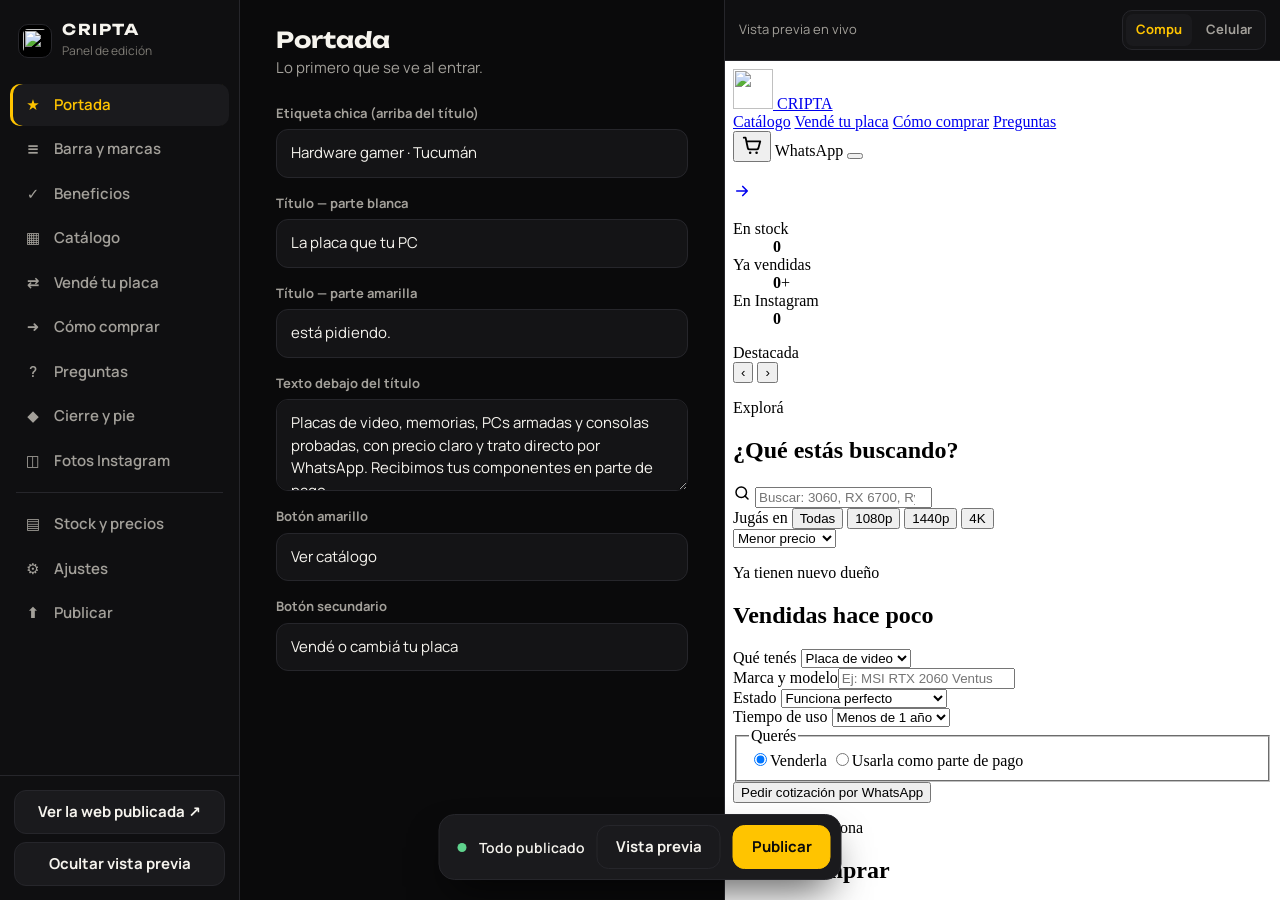
==== admin.html @ cb6e193d "Add files via upload" ====
<!doctype html>
<html lang="es">
<head>
<meta charset="utf-8">
<meta name="viewport" content="width=device-width, initial-scale=1">
<meta name="robots" content="noindex,nofollow">
<title>Panel CRIPTA</title>
<link rel="icon" href="img/logo.svg" type="image/svg+xml">
<link rel="preconnect" href="https://fonts.googleapis.com">
<link rel="preconnect" href="https://fonts.gstatic.com" crossorigin>
<link href="https://fonts.googleapis.com/css2?family=Unbounded:wght@700&family=Manrope:wght@400;500;600;700&family=JetBrains+Mono:wght@500&display=swap" rel="stylesheet">
<style>
:root{--bg:#0a0a0b;--side:#0f0f11;--card:#141416;--card2:#1a1a1d;--line:#26262b;--text:#f6f4ee;--muted:#a3a09a;--muted2:#7d7a74;--y:#ffc400;--y2:#ffd84d;--ink:#0a0a0b;--ok:#5fd38d;--bad:#ff6b6b;color-scheme:dark}
*{box-sizing:border-box}
[hidden]{display:none!important}
body{margin:0;background:var(--bg);color:var(--text);font:15px/1.5 Manrope,system-ui,sans-serif;-webkit-font-smoothing:antialiased}
button,input,textarea,select{font:inherit;color:inherit}
:focus-visible{outline:3px solid var(--y);outline-offset:2px}
.app{display:grid;grid-template-columns:240px minmax(380px,1fr) 1.15fr;height:100dvh}
.app.no-preview{grid-template-columns:240px 1fr}
.app.no-preview .preview{display:none}

/* menú lateral */
.side{background:var(--side);border-right:1px solid var(--line);display:flex;flex-direction:column;overflow:auto}
.side-brand{display:flex;align-items:center;gap:10px;padding:20px 18px 16px}
.side-brand img{width:34px;height:34px;padding:4px;border-radius:10px;background:#000;border:1px solid var(--line)}
.side-brand b{font:700 15px Unbounded,sans-serif;letter-spacing:.1em;display:block}
.side-brand small{color:var(--muted2);font-size:12px}
.menu{display:flex;flex-direction:column;gap:2px;padding:6px 10px}
.menu button{display:flex;align-items:center;gap:10px;text-align:left;padding:10px 12px;border-radius:10px;border:0;background:none;cursor:pointer;color:var(--muted);font-weight:600}
.menu button:hover{background:var(--card);color:var(--text)}
.menu button[aria-current="true"]{background:var(--card2);color:var(--y);box-shadow:inset 3px 0 0 var(--y)}
.menu .ic{width:22px;text-align:center}
.menu-sep{height:1px;background:var(--line);margin:8px 6px}
.side-foot{margin-top:auto;padding:14px;display:flex;flex-direction:column;gap:8px;border-top:1px solid var(--line)}

/* editor */
.editor{overflow:auto;padding:26px clamp(18px,3vw,36px) 120px;position:relative}
.editor h1{font:700 22px Unbounded,sans-serif;margin:0 0 4px}
.editor .sub{color:var(--muted);margin:0 0 24px}
.field{display:flex;flex-direction:column;gap:6px;margin-bottom:16px}
.field label{font-size:13px;font-weight:700;color:var(--muted)}
.field small{color:var(--muted2);font-size:12px}
input[type=text],input[type=number],input[type=url],input[type=password],textarea,select{width:100%;padding:12px 14px;border-radius:12px;background:var(--card);border:1px solid var(--line);outline:0;transition:border-color .2s}
textarea{min-height:92px;resize:vertical}
input:focus,textarea:focus,select:focus{border-color:var(--y)}
.box{background:var(--card);border:1px solid var(--line);border-radius:16px;padding:16px;margin-bottom:12px}
.box-head{display:flex;justify-content:space-between;align-items:center;gap:10px;margin-bottom:12px}
.box-head b{font-size:13px;color:var(--y);font-family:'JetBrains Mono',monospace}
.box .field:last-child{margin-bottom:0}
.box input,.box textarea{background:var(--bg)}
.row{display:flex;gap:8px;align-items:center;margin-bottom:8px}
.row input{flex:1}
.icon-btn{flex:none;width:38px;height:38px;border-radius:10px;border:1px solid var(--line);background:var(--card2);cursor:pointer;color:var(--muted);display:grid;place-items:center}
.icon-btn:hover{color:var(--text);border-color:var(--muted2)}
.icon-btn.del:hover{color:var(--bad);border-color:var(--bad)}
.btn{display:inline-flex;align-items:center;justify-content:center;gap:8px;min-height:44px;padding:0 18px;border-radius:12px;border:1px solid var(--line);background:var(--card2);cursor:pointer;font-weight:700;text-decoration:none;color:var(--text);transition:transform .2s,background .2s,border-color .2s}
.btn:hover{transform:translateY(-1px);border-color:var(--muted2)}
.btn-y{background:var(--y);color:var(--ink);border-color:var(--y)}
.btn-y:hover{background:var(--y2);border-color:var(--y2)}
.btn-add{width:100%;border-style:dashed;color:var(--y);background:none}
.btn:disabled{opacity:.5;cursor:not-allowed;transform:none}
.note{padding:14px 16px;border-radius:12px;background:rgba(255,196,0,.08);border:1px solid rgba(255,196,0,.3);color:var(--text);margin-bottom:18px;font-size:14px}
.note b{color:var(--y)}
.note.ok{background:rgba(95,211,141,.08);border-color:rgba(95,211,141,.35)}
.note.bad{background:rgba(255,107,107,.08);border-color:rgba(255,107,107,.4)}
ol.how{padding-left:20px;margin:0 0 18px;color:var(--muted)}
ol.how li{margin-bottom:8px}
ol.how b{color:var(--text)}
ol.how a{color:var(--y)}

/* fotos */
.photos{display:grid;grid-template-columns:repeat(auto-fill,minmax(130px,1fr));gap:10px;margin-bottom:12px}
.photo{position:relative;aspect-ratio:3/4;border-radius:12px;overflow:hidden;background:var(--card);border:1px solid var(--line)}
.photo img{width:100%;height:100%;object-fit:cover}
.photo .tools{position:absolute;inset:auto 6px 6px;display:flex;gap:6px;justify-content:flex-end}
.photo .tools button{width:32px;height:32px;border-radius:9px;border:0;background:rgba(10,10,11,.85);cursor:pointer;color:var(--text)}
.photo .tools button:hover{color:var(--y)}
.photo .new{position:absolute;top:6px;left:6px;padding:3px 8px;border-radius:6px;background:var(--y);color:var(--ink);font-size:11px;font-weight:800}
.drop{display:flex;flex-direction:column;align-items:center;justify-content:center;gap:4px;padding:22px;border-radius:14px;border:1.5px dashed var(--line);color:var(--muted);cursor:pointer;text-align:center}
.drop:hover,.drop.over{border-color:var(--y);color:var(--y)}

/* stock */
table{width:100%;border-collapse:collapse;font-size:13px}
th,td{text-align:left;padding:9px 8px;border-bottom:1px solid var(--line);vertical-align:middle}
th{color:var(--muted2);font-weight:700;font-size:12px;position:sticky;top:0;background:var(--bg)}
td img{width:46px;height:36px;object-fit:contain;background:#f3f1ec;border-radius:6px;padding:2px}
.tag{display:inline-block;padding:2px 8px;border-radius:6px;font-size:11px;font-weight:800;font-family:'JetBrains Mono',monospace}
.tag.disponible{background:rgba(95,211,141,.15);color:var(--ok)}
.tag.vendida{background:#26262b;color:var(--muted2)}
.tag.a-pedido{background:rgba(255,196,0,.15);color:var(--y)}

/* vista previa */
.preview{border-left:1px solid var(--line);display:flex;flex-direction:column;background:#000}
.preview-bar{display:flex;align-items:center;justify-content:space-between;gap:10px;padding:10px 14px;border-bottom:1px solid var(--line);background:var(--side)}
.preview-bar span{font-size:13px;color:var(--muted)}
.preview-bar .seg{display:flex;gap:4px;background:var(--card);border:1px solid var(--line);border-radius:10px;padding:3px}
.preview-bar .seg button{border:0;background:none;padding:6px 10px;border-radius:7px;cursor:pointer;font-size:13px;font-weight:700;color:var(--muted)}
.preview-bar .seg button[aria-pressed="true"]{background:var(--card2);color:var(--y)}
.frame-wrap{flex:1;display:flex;justify-content:center;overflow:hidden;background:#050505}
iframe{border:0;width:100%;height:100%;background:var(--bg);transition:width .35s}
.frame-wrap.mobile iframe{width:390px;border-inline:1px solid var(--line)}

/* barra de estado */
.status{position:fixed;left:50%;bottom:20px;transform:translateX(-50%);z-index:20;display:flex;align-items:center;gap:12px;padding:10px 10px 10px 18px;border-radius:16px;background:var(--card2);border:1px solid var(--line);box-shadow:0 20px 40px -12px rgba(0,0,0,.7)}
.status .dot{width:9px;height:9px;border-radius:50%;background:var(--ok)}
.status.dirty .dot{background:var(--y);box-shadow:0 0 0 4px rgba(255,196,0,.2)}
.status span{font-size:14px;font-weight:600;white-space:nowrap}
.toast{position:fixed;top:18px;left:50%;transform:translate(-50%,-150%);opacity:0;z-index:30;padding:12px 18px;border-radius:12px;background:var(--text);color:var(--ink);font-weight:700;transition:transform .35s cubic-bezier(.2,.8,.2,1),opacity .3s}
.toast.show{transform:translate(-50%,0);opacity:1}

.mobile-top{display:none}
@media (max-width:1100px){
  .app,.app.no-preview{grid-template-columns:220px 1fr}
  .preview{display:none}
}
@media (max-width:720px){
  .app,.app.no-preview{grid-template-columns:1fr;height:auto}
  .side{position:sticky;top:0;z-index:10;border-right:0;border-bottom:1px solid var(--line)}
  .side-brand{padding:12px 14px 8px}
  .menu{flex-direction:row;overflow-x:auto;padding:4px 10px 10px}
  .menu button{flex:none;white-space:nowrap}
  .menu-sep,.side-foot{display:none}
  .editor{padding-bottom:140px}
  .status{left:12px;right:12px;transform:none;justify-content:space-between}
}
</style>
</head>
<body>
<div class="app" id="app">
  <aside class="side">
    <div class="side-brand"><img src="img/logo.svg" alt=""><div><b>CRIPTA</b><small>Panel de edición</small></div></div>
    <nav class="menu" id="menu" aria-label="Secciones"></nav>
    <div class="side-foot">
      <a class="btn" href="index.html" target="_blank" rel="noopener">Ver la web publicada ↗</a>
      <button class="btn" id="toggle-preview" type="button">Ocultar vista previa</button>
    </div>
  </aside>

  <main class="editor" id="editor"></main>

  <section class="preview" aria-label="Vista previa">
    <div class="preview-bar">
      <span>Vista previa en vivo</span>
      <div class="seg" role="group" aria-label="Tamaño">
        <button type="button" data-size="desk" aria-pressed="true">Compu</button>
        <button type="button" data-size="mobile" aria-pressed="false">Celular</button>
      </div>
    </div>
    <div class="frame-wrap" id="frame-wrap"><iframe id="frame" title="Vista previa de la web"></iframe></div>
  </section>
</div>

<div class="status" id="status">
  <span class="dot"></span><span id="status-txt">Todo publicado</span>
  <button class="btn" id="btn-preview" type="button">Vista previa</button>
  <button class="btn btn-y" id="btn-publish" type="button">Publicar</button>
</div>
<div class="toast" id="toast" role="status"></div>
<input type="file" id="file" accept="image/*" multiple hidden>

<script>
(function(){
'use strict';
var $ = function(s, el){ return (el || document).querySelector(s); };
var $$ = function(s, el){ return Array.prototype.slice.call((el || document).querySelectorAll(s)); };
function esc(s){ return String(s == null ? '' : s).replace(/&/g,'&amp;').replace(/</g,'&lt;').replace(/>/g,'&gt;').replace(/"/g,'&quot;'); }
function get(o, p){ return p.split('.').reduce(function(a,k){ return a == null ? a : a[k]; }, o); }
function set(o, p, v){ var ks = p.split('.'), last = ks.pop(); ks.forEach(function(k){ if (o[k] == null) o[k] = {}; o = o[k]; }); o[last] = v; }

var BORRADOR = 'cripta-borrador', PENDIENTES = 'cripta-fotos-nuevas', GH = 'cripta-github';
var C = null, original = '', fotosNuevas = {};
function store(k, v){ try { if (v == null) localStorage.removeItem(k); else localStorage.setItem(k, JSON.stringify(v)); } catch(e) { toast('No se pudo guardar el borrador en este navegador'); } }
function load(k){ try { return JSON.parse(localStorage.getItem(k)); } catch(e) { return null; } }

/* ---------- secciones del menú ---------- */
var SECCIONES = [
  { id:'portada', ic:'★', nombre:'Portada', sub:'Lo primero que se ve al entrar.', campos:[
    ['hero.etiqueta','Etiqueta chica (arriba del título)'],
    ['hero.titulo','Título — parte blanca'],
    ['hero.tituloResaltado','Título — parte amarilla'],
    ['hero.bajada','Texto debajo del título','area'],
    ['hero.botonPrincipal','Botón amarillo'],
    ['hero.botonSecundario','Botón secundario'] ] },
  { id:'barra', ic:'≡', nombre:'Barra y marcas', sub:'Los mensajes de la barra amarilla de arriba y las marcas que pasan en la cinta.', listas:[
    ['barraSuperior','Mensajes de la barra amarilla','Agregar mensaje'],
    ['marcas','Marcas de la cinta','Agregar marca'] ] },
  { id:'beneficios', ic:'✓', nombre:'Beneficios', sub:'Las 4 tarjetas debajo de la portada.', objetos:['beneficios','Beneficio',[['icono','Ícono (un emoji o símbolo)'],['titulo','Título'],['texto','Texto']],{icono:'★',titulo:'',texto:''}] },
  { id:'catalogo', ic:'▦', nombre:'Catálogo', sub:'Títulos de la sección de productos. Los productos se cargan desde la planilla (ver "Stock").', campos:[
    ['catalogo.etiqueta','Etiqueta chica'],['catalogo.titulo','Título'],['catalogo.bajada','Texto','area'] ] },
  { id:'vender', ic:'⇄', nombre:'Vendé tu placa', sub:'El bloque para que te vendan o cambien componentes.', campos:[
    ['vender.etiqueta','Etiqueta chica'],['vender.titulo','Título'],['vender.bajada','Texto','area'] ],
    listas:[['vender.lista','Puntos con tilde','Agregar punto']] },
  { id:'pasos', ic:'➜', nombre:'Cómo comprar', sub:'Los pasos numerados.', objetos:['pasos','Paso',[['titulo','Título'],['texto','Texto','area']],{titulo:'',texto:''}] },
  { id:'preguntas', ic:'?', nombre:'Preguntas', sub:'Preguntas frecuentes que se abren y cierran.', objetos:['preguntas','Pregunta',[['pregunta','Pregunta'],['respuesta','Respuesta','area']],{pregunta:'',respuesta:''}] },
  { id:'cierre', ic:'◆', nombre:'Cierre y pie', sub:'El bloque amarillo del final y el texto del pie de página.', campos:[
    ['cierre.titulo','Título del bloque amarillo'],['cierre.bajada','Texto del bloque amarillo','area'],['cierre.boton','Botón'],['pie.texto','Texto del pie de página','area'] ] },
  { id:'fotos', ic:'◫', nombre:'Fotos Instagram', sub:'Las fotos de la sección "Lo que entra, primero en @cripta.tec".', custom:fotosUI },
  'sep',
  { id:'stock', ic:'▤', nombre:'Stock y precios', sub:'Tu stock sale de la planilla de Google. Lo que cambies ahí aparece en la web al instante.', custom:stockUI },
  { id:'ajustes', ic:'⚙', nombre:'Ajustes', sub:'Datos de contacto y conexión con la planilla.', campos:[
    ['ajustes.whatsapp','Número de WhatsApp (con 549, sin + ni espacios)'],
    ['ajustes.mensajeWhatsApp','Mensaje que se arma al tocar "WhatsApp"'],
    ['ajustes.instagram','Usuario de Instagram (sin @)'],
    ['ajustes.seguidoresInstagram','Seguidores de Instagram (para el contador)','num'],
    ['ajustes.ciudad','Ciudad'],
    ['ajustes.planillaEditar','Link para editar la planilla'],
    ['ajustes.planilla','Link CSV publicado de la planilla (Archivo › Compartir › Publicar en la web › CSV)','area'] ] },
  { id:'publicar', ic:'⬆', nombre:'Publicar', sub:'Subí los cambios a la web real.', custom:publicarUI }
];
var actual = 'portada';

function armarMenu(){
  $('#menu').innerHTML = SECCIONES.map(function(s){
    return s === 'sep' ? '<div class="menu-sep"></div>' : '<button type="button" data-id="' + s.id + '"><span class="ic">' + s.ic + '</span>' + s.nombre + '</button>';
  }).join('');
  $$('#menu button').forEach(function(b){ b.onclick = function(){ ir(b.dataset.id); }; });
}
function ir(id){
  actual = id;
  $$('#menu button').forEach(function(b){ b.setAttribute('aria-current', b.dataset.id === id); });
  try { location.hash = id; } catch(e) {}
  pintar();
  $('#editor').scrollTop = 0;
}

/* ---------- editores ---------- */
function campo(path, label, tipo){
  var v = get(C, path); if (v == null) v = '';
  var id = 'f-' + path.replace(/\W/g,'-');
  var input = tipo === 'area' ? '<textarea id="' + id + '" data-path="' + path + '">' + esc(v) + '</textarea>'
    : '<input id="' + id + '" type="' + (tipo === 'num' ? 'number' : 'text') + '" data-path="' + path + '" value="' + esc(v) + '"' + (tipo === 'num' ? ' data-num' : '') + '>';
  return '<div class="field"><label for="' + id + '">' + esc(label) + '</label>' + input + '</div>';
}
function lista(path, label, agregar){
  var arr = get(C, path) || [];
  return '<div class="field"><label>' + esc(label) + '</label>' + arr.map(function(t, i){
    return '<div class="row"><input type="text" aria-label="' + esc(label) + ' ' + (i+1) + '" data-list="' + path + '" data-i="' + i + '" value="' + esc(t) + '">' +
      '<button class="icon-btn" type="button" data-up="' + path + '" data-i="' + i + '" aria-label="Subir">↑</button>' +
      '<button class="icon-btn del" type="button" data-del="' + path + '" data-i="' + i + '" aria-label="Borrar">✕</button></div>';
  }).join('') + '<button class="btn btn-add" type="button" data-addlist="' + path + '">+ ' + esc(agregar) + '</button></div>';
}
function objetos(cfg){
  var path = cfg[0], nombre = cfg[1], campos = cfg[2], arr = get(C, path) || [];
  return arr.map(function(o, i){
    return '<div class="box"><div class="box-head"><b>' + esc(nombre) + ' ' + (i+1) + '</b><span style="display:flex;gap:6px">' +
      '<button class="icon-btn" type="button" data-up="' + path + '" data-i="' + i + '" aria-label="Subir">↑</button>' +
      '<button class="icon-btn del" type="button" data-del="' + path + '" data-i="' + i + '" aria-label="Borrar">✕</button></span></div>' +
      campos.map(function(c){ return campo(path + '.' + i + '.' + c[0], c[1], c[2]); }).join('') + '</div>';
  }).join('') + '<button class="btn btn-add" type="button" data-addobj="' + path + '">+ Agregar ' + esc(nombre.toLowerCase()) + '</button>';
}

function pintar(){
  var s = SECCIONES.filter(function(x){ return x.id === actual; })[0];
  var ed = $('#editor');
  var html = '<h1>' + esc(s.nombre) + '</h1><p class="sub">' + esc(s.sub) + '</p>';
  if (s.campos) html += s.campos.map(function(c){ return campo(c[0], c[1], c[2]); }).join('');
  if (s.listas) html += s.listas.map(function(l){ return lista(l[0], l[1], l[2]); }).join('');
  if (s.objetos) html += objetos(s.objetos);
  ed.innerHTML = html;
  if (s.custom) s.custom(ed);
  conectar(ed, s);
}
function conectar(ed, s){
  $$('[data-path]', ed).forEach(function(el){
    el.oninput = function(){
      var v = el.hasAttribute('data-num') ? (Number(el.value) || 0) : el.value;
      var p = el.dataset.path.split('.');
      // rutas como "pasos.0.titulo"
      var o = C; for (var i = 0; i < p.length - 1; i++) { if (o[p[i]] == null) o[p[i]] = {}; o = o[p[i]]; }
      o[p[p.length - 1]] = v;
      cambio();
    };
  });
  $$('[data-list]', ed).forEach(function(el){
    el.oninput = function(){ get(C, el.dataset.list)[Number(el.dataset.i)] = el.value; cambio(); };
  });
  $$('[data-addlist]', ed).forEach(function(b){
    b.onclick = function(){ var p = b.dataset.addlist; if (!get(C, p)) set(C, p, []); get(C, p).push(''); cambio(); pintar(); var ins = $$('[data-list="' + p + '"]'); if (ins.length) ins[ins.length-1].focus(); };
  });
  $$('[data-addobj]', ed).forEach(function(b){
    b.onclick = function(){ var p = b.dataset.addobj; if (!get(C, p)) set(C, p, []); get(C, p).push(JSON.parse(JSON.stringify(s.objetos[3]))); cambio(); pintar(); };
  });
  $$('[data-del]', ed).forEach(function(b){
    b.onclick = function(){ get(C, b.dataset.del).splice(Number(b.dataset.i), 1); cambio(); pintar(); toast('Borrado'); };
  });
  $$('[data-up]', ed).forEach(function(b){
    b.onclick = function(){ var a = get(C, b.dataset.up), i = Number(b.dataset.i); if (!i) return; var t = a[i]; a[i] = a[i-1]; a[i-1] = t; cambio(); pintar(); };
  });
}

/* ---------- fotos de Instagram ---------- */
function fotoSrc(path){ return fotosNuevas[path] || path; }
function fotosUI(ed){
  var arr = C.fotosInstagram || (C.fotosInstagram = []);
  var html = '<div class="photos">' + arr.map(function(p, i){
    return '<div class="photo"><img src="' + esc(fotoSrc(p)) + '" alt="Foto ' + (i+1) + '">' + (fotosNuevas[p] ? '<span class="new">NUEVA</span>' : '') +
      '<div class="tools"><button type="button" data-fup="' + i + '" aria-label="Mover antes">←</button><button type="button" data-fdel="' + i + '" aria-label="Quitar">✕</button></div></div>';
  }).join('') + '</div>' +
  '<div class="drop" id="drop" tabindex="0" role="button"><b>+ Subir fotos</b><small>Tocá acá o arrastrá fotos. Se achican solas para que la web cargue rápido.</small></div>' +
  '<p class="sub" style="margin-top:14px">Se muestran 8 en la web (en el orden de arriba). Las fotos nuevas se suben cuando tocás <b>Publicar</b>.</p>';
  ed.insertAdjacentHTML('beforeend', html);
  $$('[data-fdel]', ed).forEach(function(b){ b.onclick = function(){ var p = arr.splice(Number(b.dataset.fdel), 1)[0]; if (fotosNuevas[p]) { delete fotosNuevas[p]; store(PENDIENTES, fotosNuevas); } cambio(); pintar(); }; });
  $$('[data-fup]', ed).forEach(function(b){ b.onclick = function(){ var i = Number(b.dataset.fup); if (!i) return; var t = arr[i]; arr[i] = arr[i-1]; arr[i-1] = t; cambio(); pintar(); }; });
  var drop = $('#drop', ed), file = $('#file');
  drop.onclick = drop.onkeydown = function(e){ if (e.type === 'keydown' && e.key !== 'Enter' && e.key !== ' ') return; e.preventDefault(); file.click(); };
  drop.ondragover = function(e){ e.preventDefault(); drop.classList.add('over'); };
  drop.ondragleave = function(){ drop.classList.remove('over'); };
  drop.ondrop = function(e){ e.preventDefault(); drop.classList.remove('over'); agregarFotos(e.dataTransfer.files); };
  file.onchange = function(){ agregarFotos(file.files); file.value = ''; };
}
function achicar(f, max){
  return new Promise(function(ok, mal){
    var img = new Image(), url = URL.createObjectURL(f);
    img.onload = function(){
      var k = Math.min(1, max / Math.max(img.width, img.height)), c = document.createElement('canvas');
      c.width = Math.round(img.width * k); c.height = Math.round(img.height * k);
      c.getContext('2d').drawImage(img, 0, 0, c.width, c.height); URL.revokeObjectURL(url);
      ok(c.toDataURL('image/webp', .82));
    };
    img.onerror = mal; img.src = url;
  });
}
function agregarFotos(files){
  var arr = C.fotosInstagram;
  Promise.all(Array.prototype.map.call(files, function(f){
    return achicar(f, 900).then(function(data){
      var path = 'img/subidas/' + Date.now() + '-' + Math.random().toString(36).slice(2,6) + '.webp';
      fotosNuevas[path] = data; arr.unshift(path);
    });
  })).then(function(){ store(PENDIENTES, fotosNuevas); cambio(); pintar(); toast('Fotos agregadas'); })
    .catch(function(){ toast('No se pudo leer una de las fotos'); });
}

/* ---------- stock ---------- */
function stockUI(ed){
  var a = C.ajustes || {};
  ed.insertAdjacentHTML('beforeend',
    '<div class="note"><b>¿Cómo cambio precios o marco algo vendido?</b><br>Abrí la planilla, cambiá la fila y listo: la web lo toma sola en segundos (no hace falta tocar "Publicar").<br>' +
    'Columnas: <b>Marca · Modelo · VRAM · Uso</b> (1080p, 1440p o 4K) <b>· Precio · Foto</b> (link de la imagen) <b>· Vendida</b> (sí/no) <b>· Destacada</b> (sí/no, sale en la portada). Si el modelo dice "(A PEDIDO)", se muestra como a pedido.</div>' +
    '<p style="display:flex;gap:10px;flex-wrap:wrap"><a class="btn btn-y" target="_blank" rel="noopener" href="' + esc(a.planillaEditar || '#') + '">Abrir planilla ↗</a><button class="btn" type="button" id="reload-stock">Actualizar lista</button></p>' +
    '<div id="stock-tabla"><p class="sub">Cargando la planilla…</p></div>');
  $('#reload-stock').onclick = function(){ cargarTabla(); };
  cargarTabla();
}
function cargarTabla(){
  var t = $('#stock-tabla'); if (!t) return;
  var url = (C.ajustes || {}).planilla;
  if (!url) {
    var ps = C.productos || [], disp = ps.filter(function(p){ return p.estado !== 'vendida'; }).length;
    t.innerHTML = '<div class="note bad"><b>La planilla está en pausa.</b> Tu Google Drive se quedó sin espacio y no deja editarla, así que por ahora el stock está cargado directo en la web (lo actualiza Claude). Cuando liberes espacio, se vuelve a conectar.</div>' +
      '<p class="sub"><b style="color:var(--text)">' + disp + '</b> en venta · ' + (ps.length - disp) + ' vendidas</p><table><thead><tr><th></th><th>Producto</th><th>Precio</th><th>Estado</th></tr></thead><tbody>' +
      ps.map(function(p){ return '<tr><td>' + (p.foto ? '<img src="' + esc(p.foto) + '" alt="" loading="lazy">' : '') + '</td><td><b>' + esc(p.marca) + '</b> ' + esc(p.modelo) + (p.oferta ? ' <span class="tag a-pedido">OFERTA</span>' : '') + '</td><td>$' + Number(p.precio).toLocaleString('es-AR') + '</td><td><span class="tag ' + p.estado + '">' + p.estado + '</span></td></tr>'; }).join('') + '</tbody></table>';
    return;
  }
  fetch(url + '&t=' + Date.now()).then(function(r){ if (!r.ok) throw 0; return r.text(); }).then(function(txt){
    var rows = parseCSV(txt).filter(function(r){ return r.some(function(c){ return c.trim(); }); });
    var head = rows.shift().map(function(h){ return h.trim().toLowerCase(); });
    var col = function(r, n){ var i = head.indexOf(n); return i >= 0 ? (r[i] || '').trim() : ''; };
    var si = function(v){ return /^(si|sí|s|x|yes|true|1|vendida)$/i.test(v.trim()); };
    var disp = 0;
    var filas = rows.map(function(r){
      var vend = si(col(r,'vendida')), ped = /a pedido/i.test(col(r,'modelo'));
      var st = vend ? 'vendida' : ped ? 'a-pedido' : 'disponible'; if (!vend) disp++;
      var foto = col(r,'foto'); if (/^data:/.test(foto)) foto = '';
      var local = (C.productos || []).filter(function(p){ return p.marca === col(r,'marca') && col(r,'modelo').replace(/​/g,'').indexOf(p.modelo) === 0; })[0];
      if (!/^(img\/|https?:)/.test(foto) && local) foto = local.foto;
      return '<tr><td>' + (foto ? '<img src="' + esc(foto) + '" alt="" loading="lazy">' : '') + '</td><td><b>' + esc(col(r,'marca')) + '</b> ' + esc(col(r,'modelo')) +
        (si(col(r,'destacada')) ? ' <span class="tag a-pedido">★</span>' : '') + '</td><td>' + esc(col(r,'precio')) + '</td><td><span class="tag ' + st + '">' + st.replace('-', ' ') + '</span></td></tr>';
    });
    t.innerHTML = '<p class="sub"><b style="color:var(--text)">' + disp + '</b> en venta · ' + (rows.length - disp) + ' vendidas</p><table><thead><tr><th></th><th>Producto</th><th>Precio</th><th>Estado</th></tr></thead><tbody>' + filas.join('') + '</tbody></table>';
  }).catch(function(){ t.innerHTML = '<div class="note bad">No se pudo leer la planilla. Revisá que siga publicada en la web (Archivo › Compartir › Publicar en la web).</div>'; });
}
function parseCSV(t){
  var rows = [], row = [], cur = '', q = false;
  for (var i = 0; i < t.length; i++) {
    var c = t[i];
    if (q) { if (c === '"') { if (t[i+1] === '"') { cur += '"'; i++; } else q = false; } else cur += c; }
    else if (c === '"') q = true;
    else if (c === ',') { row.push(cur); cur = ''; }
    else if (c === '\n' || c === '\r') { if (c === '\r' && t[i+1] === '\n') i++; row.push(cur); rows.push(row); row = []; cur = ''; }
    else cur += c;
  }
  if (cur !== '' || row.length) { row.push(cur); rows.push(row); }
  return rows;
}

/* ---------- publicar (GitHub) ---------- */
function gh(){ return load(GH) || { usuario:'ignaciOoDROP', repo:'cripta-web', rama:'main', token:'' }; }
function publicarUI(ed){
  var g = gh();
  ed.insertAdjacentHTML('beforeend',
    (g.token ? '' : '<div class="note"><b>Configuración de una sola vez.</b> La web vive en GitHub (gratis). Para que este panel pueda publicar, necesita una "llave" de tu cuenta:</div>' +
    '<ol class="how"><li>Entrá a <a href="https://github.com/settings/personal-access-tokens/new" target="_blank" rel="noopener">github.com › Settings › Fine-grained tokens</a>.</li>' +
    '<li>Nombre: <b>panel cripta</b>. Expiración: la más larga. En <b>Repository access</b> elegí <b>Only select repositories</b> › <b>cripta-web</b>.</li>' +
    '<li>En <b>Permissions › Repository permissions › Contents</b> elegí <b>Read and write</b>.</li>' +
    '<li>Tocá <b>Generate token</b>, copiá la llave y pegala abajo. Queda guardada solo en este navegador.</li></ol>') +
    '<div class="box">' + campoGH('usuario','Usuario de GitHub',g) + campoGH('repo','Repositorio',g) + campoGH('rama','Rama',g) + campoGH('token','Llave (token)',g,true) + '</div>' +
    '<p style="display:flex;gap:10px;flex-wrap:wrap"><button class="btn btn-y" type="button" id="pub2">Publicar cambios</button>' +
    '<button class="btn" type="button" id="bajar">Descargar copia (content.json)</button>' +
    '<button class="btn" type="button" id="descartar">Descartar cambios sin publicar</button></p>' +
    '<div id="pub-log"></div>');
  $$('[data-gh]', ed).forEach(function(el){ el.oninput = function(){ var x = gh(); x[el.dataset.gh] = el.value.trim(); store(GH, x); }; });
  $('#pub2').onclick = publicar;
  $('#bajar').onclick = function(){
    var a = document.createElement('a'); a.href = URL.createObjectURL(new Blob([JSON.stringify(C, null, 1)], { type:'application/json' }));
    a.download = 'content.json'; a.click();
  };
  $('#descartar').onclick = function(){
    var b = $('#descartar');
    if (b.dataset.sure) { store(BORRADOR, null); store(PENDIENTES, null); location.reload(); return; }
    b.dataset.sure = 1; b.textContent = 'Tocá de nuevo para confirmar'; b.style.borderColor = 'var(--bad)';
  };
}
function campoGH(k, label, g, secreto){
  return '<div class="field"><label for="gh-' + k + '">' + label + '</label><input id="gh-' + k + '" type="' + (secreto ? 'password' : 'text') + '" data-gh="' + k + '" value="' + esc(g[k] || '') + '" autocomplete="off"></div>';
}
function b64(str){ return btoa(unescape(encodeURIComponent(str))); }
function api(g, path, opts){
  opts = opts || {};
  opts.headers = { 'Authorization':'Bearer ' + g.token, 'Accept':'application/vnd.github+json' };
  return fetch('https://api.github.com/repos/' + g.usuario + '/' + g.repo + '/contents/' + path + (opts.method ? '' : '?ref=' + g.rama), opts);
}
function subir(g, path, base64, msg){
  return api(g, path).then(function(r){ return r.ok ? r.json() : {}; }).then(function(cur){
    return api(g, path, { method:'PUT', body:JSON.stringify({ message:msg, content:base64, branch:g.rama, sha:cur.sha }) });
  }).then(function(r){ if (!r.ok) return r.json().then(function(e){ throw new Error(e.message || r.status); }); });
}
var publicando = false;
function publicar(){
  if (publicando) return;
  var g = gh();
  if (!g.token) { ir('publicar'); toast('Primero configurá la llave de GitHub'); return; }
  publicando = true;
  var btns = [$('#btn-publish'), $('#pub2')].filter(Boolean);
  btns.forEach(function(b){ b.disabled = true; b.textContent = 'Publicando…'; });
  var usadas = (C.fotosInstagram || []).filter(function(p){ return fotosNuevas[p]; });
  var cadena = Promise.resolve();
  usadas.forEach(function(p){ cadena = cadena.then(function(){ return subir(g, p, fotosNuevas[p].split(',')[1], 'Foto nueva desde el panel'); }); });
  cadena.then(function(){
    return subir(g, 'content.json', b64(JSON.stringify(C, null, 1) + '\n'), 'Cambios desde el panel');
  }).then(function(){
    fotosNuevas = {}; store(PENDIENTES, null); store(BORRADOR, null);
    original = JSON.stringify(C); cambio(true);
    log('ok', '<b>¡Publicado!</b> La web se actualiza en 1 o 2 minutos. Si no ves el cambio, recargá la página.');
    toast('¡Publicado!');
  }).catch(function(e){
    var m = String(e.message || e);
    var ayuda = /Bad credentials/i.test(m) ? 'La llave no es válida o venció. Generá una nueva.' :
      /Not Found/i.test(m) ? 'No se encontró el repositorio o la llave no tiene permiso sobre él. Revisá usuario, repositorio y que la llave tenga Contents: Read and write.' : m;
    log('bad', '<b>No se pudo publicar.</b> ' + esc(ayuda) + ' Tus cambios siguen guardados acá.');
    ir('publicar');
  }).then(function(){
    publicando = false;
    btns.forEach(function(b){ b.disabled = false; });
    $('#btn-publish').textContent = 'Publicar'; var p2 = $('#pub2'); if (p2) p2.textContent = 'Publicar cambios';
  });
}
function log(tipo, html){ var l = $('#pub-log'); if (l) l.innerHTML = '<div class="note ' + tipo + '">' + html + '</div>'; }

/* ---------- estado, borrador y vista previa ---------- */
var tPrev;
function cambio(silencioso){
  var sucio = JSON.stringify(C) !== original;
  $('#status').classList.toggle('dirty', sucio);
  $('#status-txt').textContent = sucio ? 'Cambios sin publicar' : 'Todo publicado';
  if (sucio) store(BORRADOR, C); else store(BORRADOR, null);
  clearTimeout(tPrev); tPrev = setTimeout(refrescarPreview, silencioso === true ? 0 : 600);
}
function refrescarPreview(){
  // la vista previa lee el borrador desde localStorage; las fotos nuevas se muestran con su versión local
  var copia = JSON.parse(JSON.stringify(C));
  copia.fotosInstagram = (copia.fotosInstagram || []).map(fotoSrc);
  try { localStorage.setItem('cripta-preview', JSON.stringify(copia)); } catch(e) {}
  var f = $('#frame'), y = 0;
  try { y = f.contentWindow.scrollY; } catch(e) {}
  f.onload = function(){ try { f.contentWindow.scrollTo(0, y); f.contentDocument.querySelectorAll('.reveal').forEach(function(el){ el.classList.add('in'); }); } catch(e) {} };
  f.src = 'index.html?preview=' + Date.now();
}
$('#btn-preview').onclick = function(){ refrescarPreview(); window.open('index.html?preview=1', '_blank'); };
$('#btn-publish').onclick = publicar;
$$('.preview-bar [data-size]').forEach(function(b){
  b.onclick = function(){ $$('.preview-bar [data-size]').forEach(function(x){ x.setAttribute('aria-pressed', x === b); }); $('#frame-wrap').classList.toggle('mobile', b.dataset.size === 'mobile'); };
});
$('#toggle-preview').onclick = function(){ var o = $('#app').classList.toggle('no-preview'); this.textContent = o ? 'Mostrar vista previa' : 'Ocultar vista previa'; };
addEventListener('beforeunload', function(e){ if (JSON.stringify(C) !== original) { e.preventDefault(); e.returnValue = ''; } });

var toastT;
function toast(t){ var el = $('#toast'); el.textContent = t; el.classList.add('show'); clearTimeout(toastT); toastT = setTimeout(function(){ el.classList.remove('show'); }, 2200); }

/* ---------- arranque ---------- */
fetch('content.json?t=' + Date.now()).then(function(r){ return r.json(); }).then(function(pub){
  original = JSON.stringify(pub);
  var b = load(BORRADOR);
  C = b || pub;
  fotosNuevas = load(PENDIENTES) || {};
  armarMenu();
  var h = location.hash.slice(1);
  ir(SECCIONES.some(function(s){ return s.id === h; }) ? h : 'portada');
  cambio(true);
  if (b) toast('Recuperé tus cambios sin publicar');
}).catch(function(){
  $('#editor').innerHTML = '<div class="note bad"><b>No se pudo cargar content.json.</b> Abrí el panel desde la web (no como archivo suelto).</div>';
});
})();
</script>
</body>
</html>
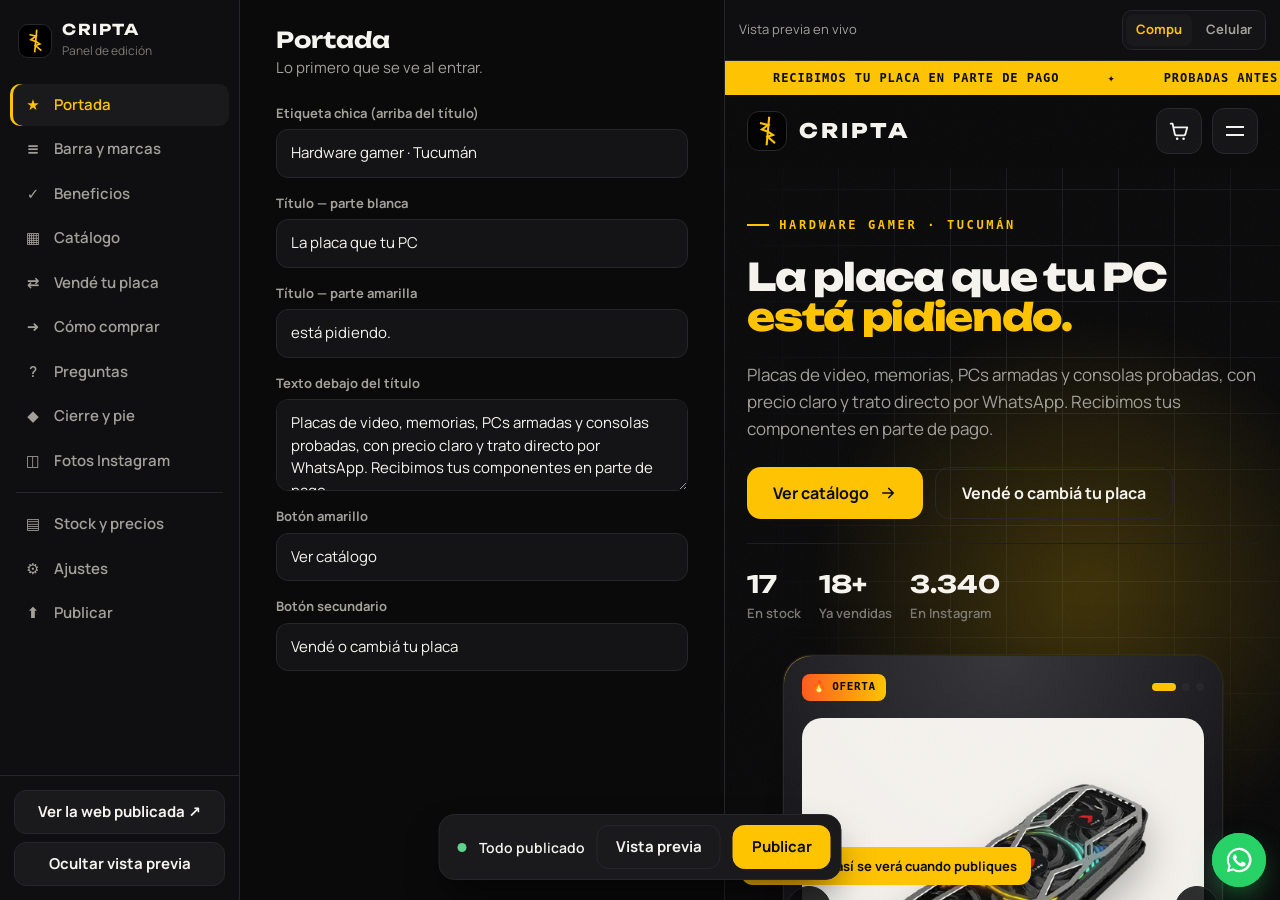
==== commit 04519b71: "Actualiza la direccion a criptatec.github.io" ====
--- a/admin.html
+++ b/admin.html
@@ -386,7 +386,7 @@
 }
 
 /* ---------- publicar (GitHub) ---------- */
-function gh(){ return load(GH) || { usuario:'ignaciOoDROP', repo:'cripta-web', rama:'main', token:'' }; }
+function gh(){ return load(GH) || { usuario:'criptatec', repo:'criptatec.github.io', rama:'main', token:'' }; }
 function publicarUI(ed){
   var g = gh();
   ed.insertAdjacentHTML('beforeend',
